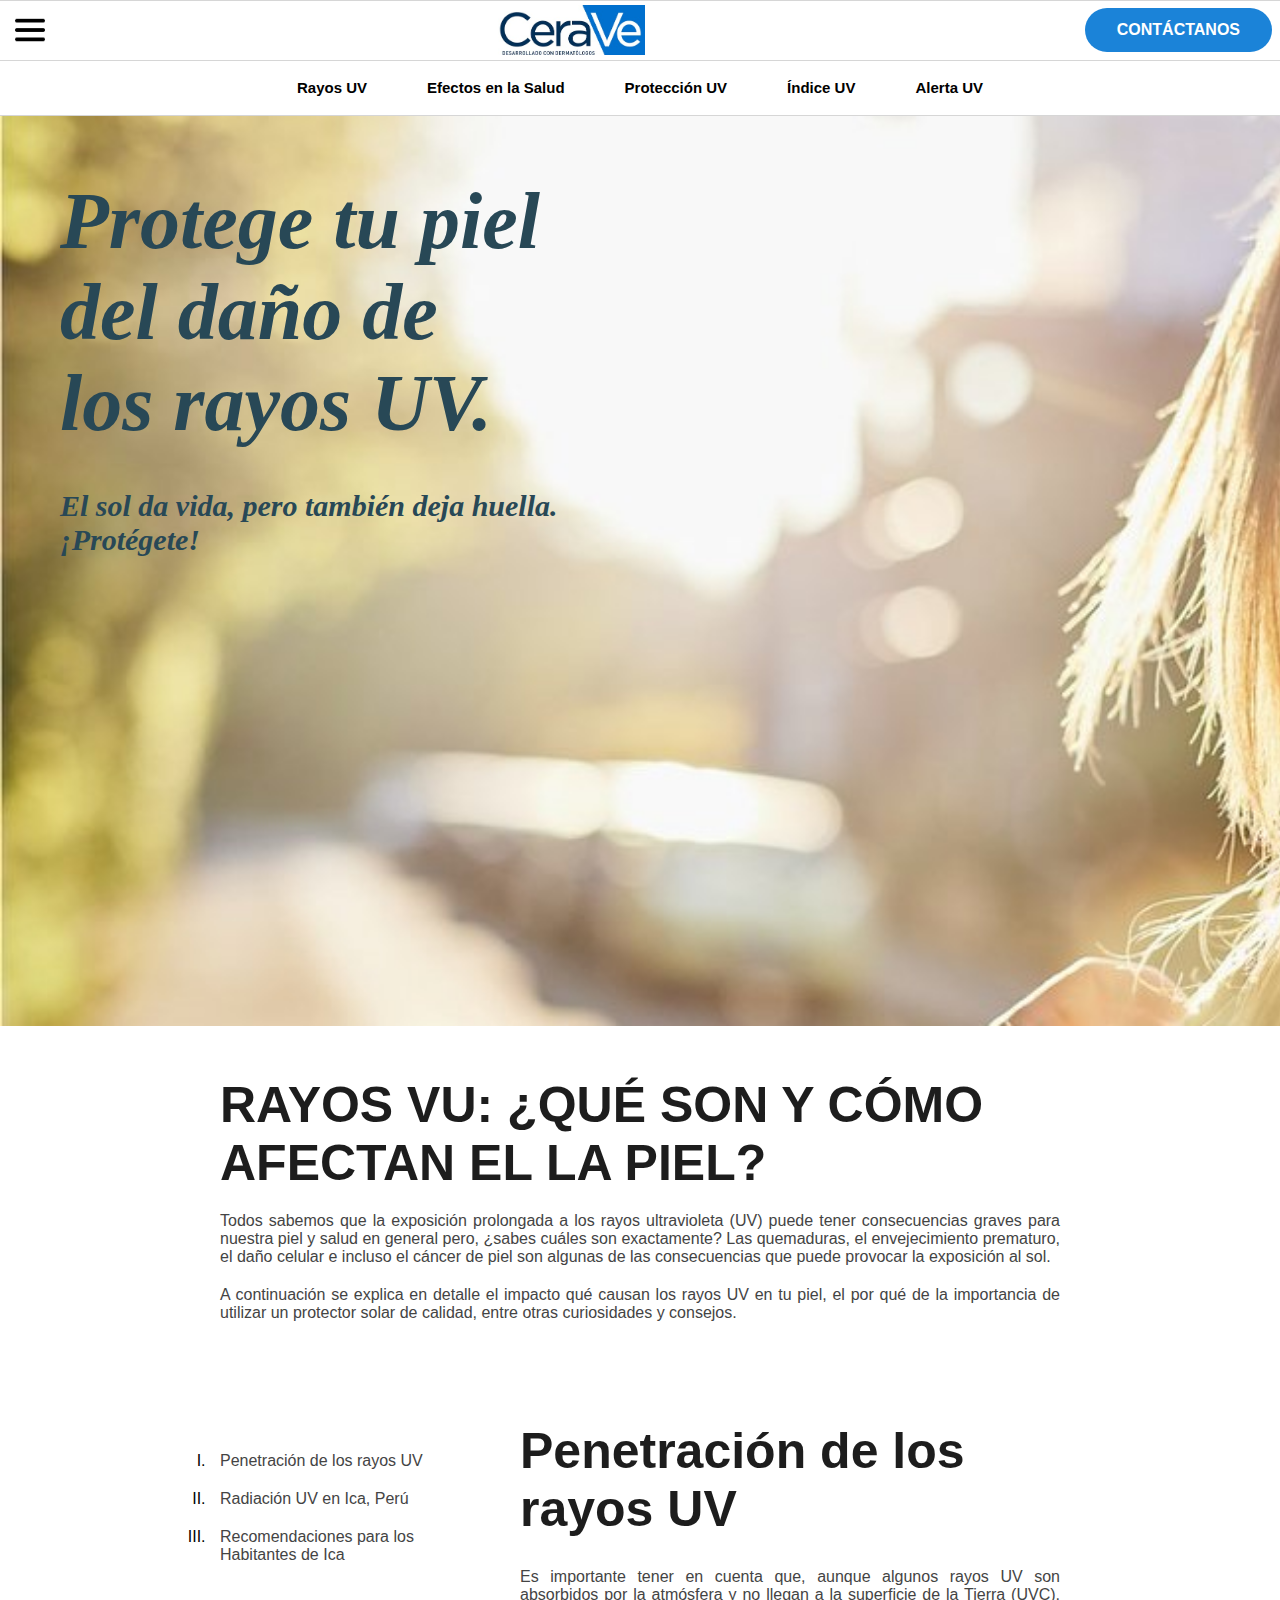
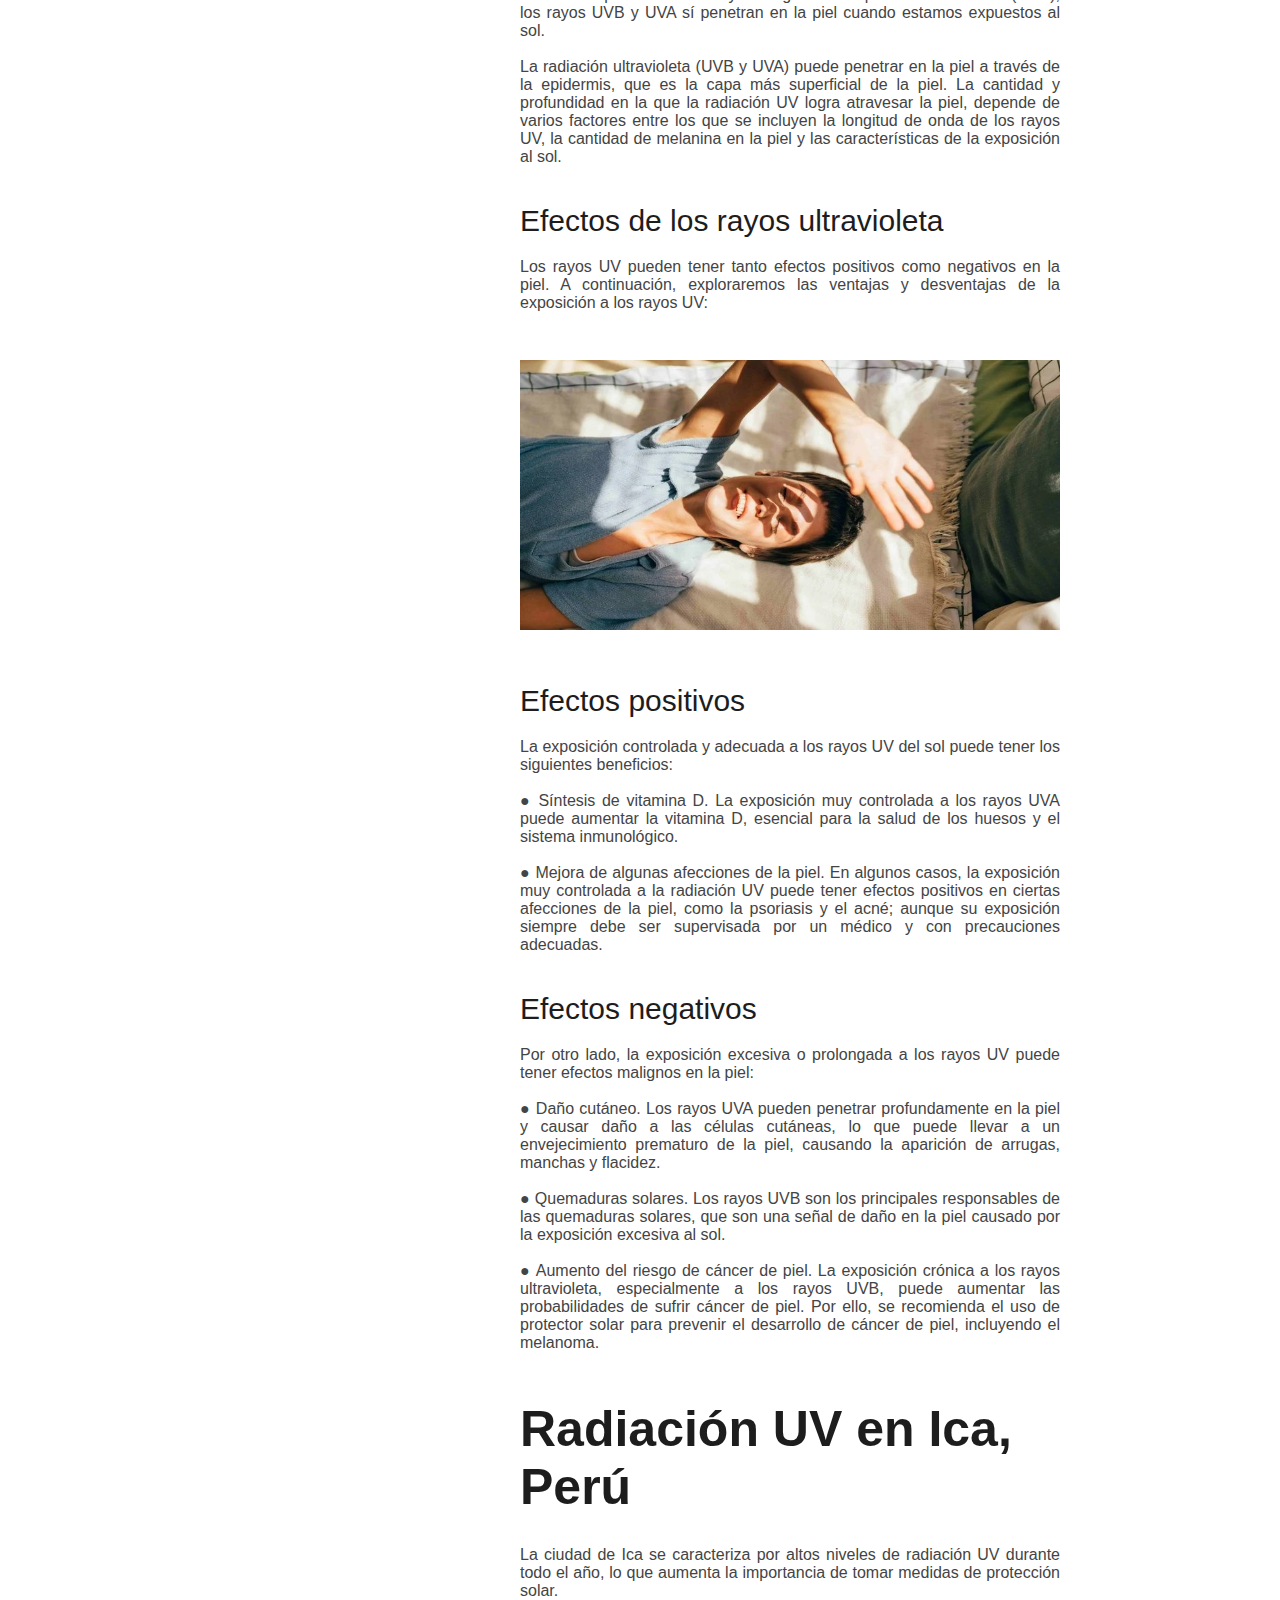
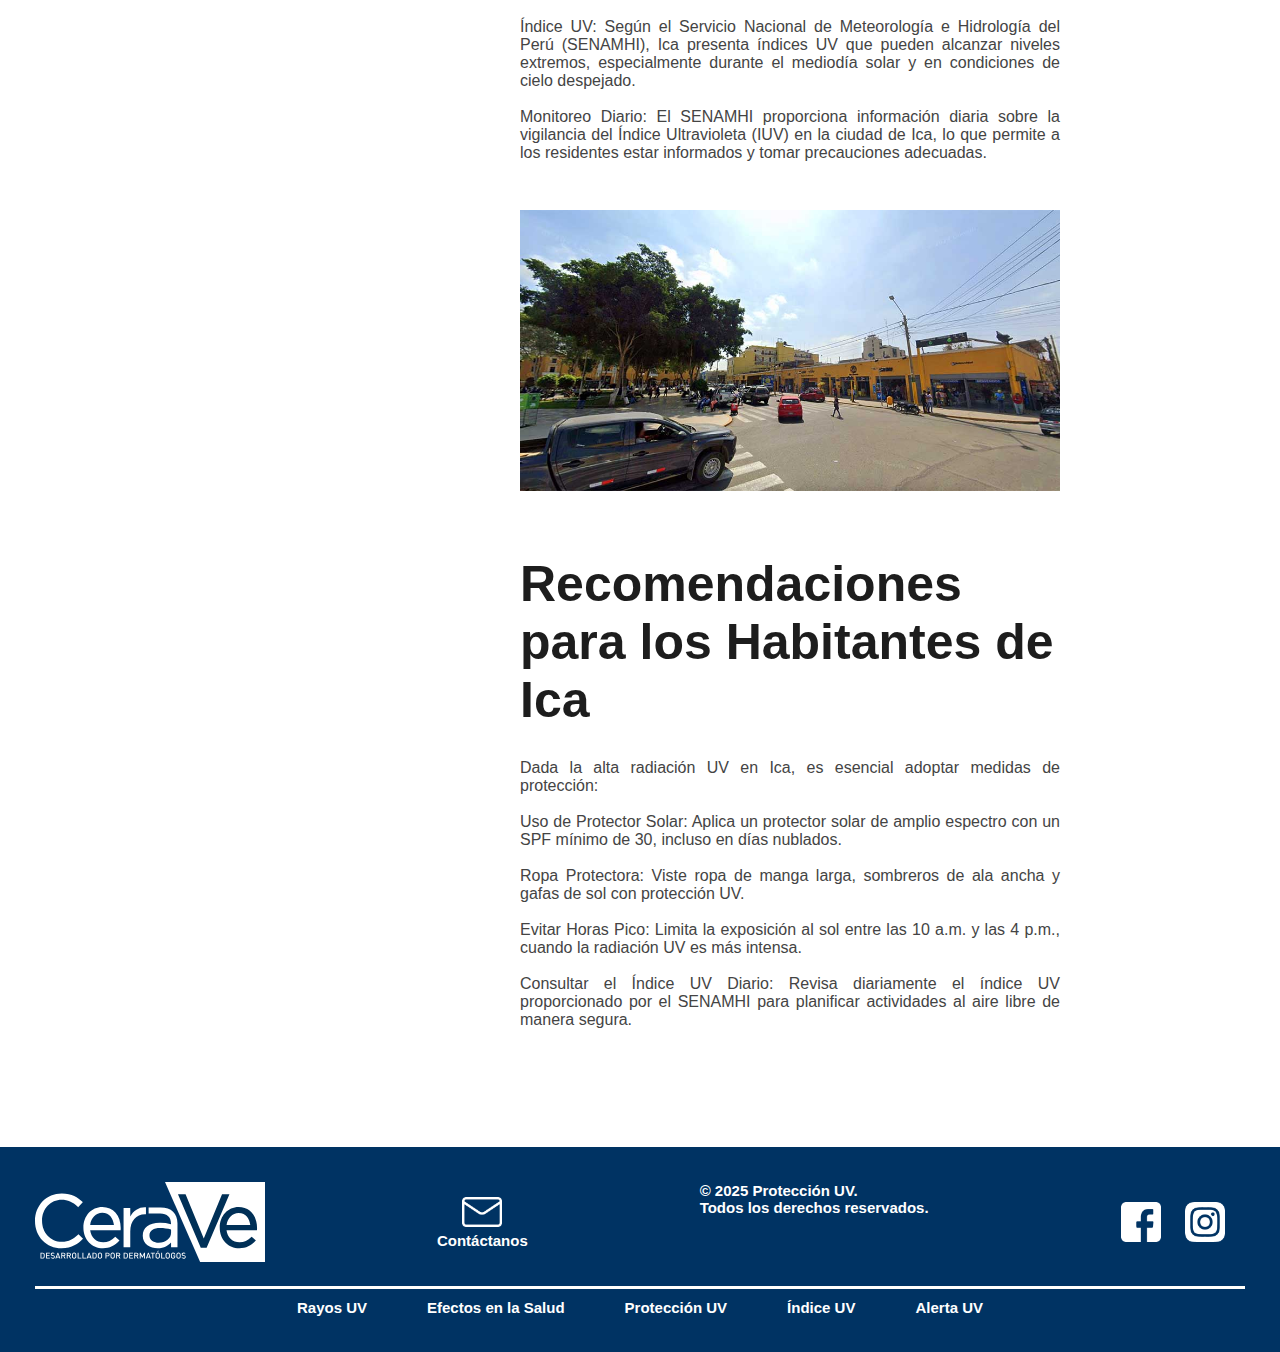
==== index.html @ 5e442324 "Add files via upload" ====
<!DOCTYPE html>
<html lang="en">
<head>
    <meta charset="UTF-8">
    <meta name="viewport" content="width=device-width, initial-scale=1.0">
    <title>CeraVe | Protecion UV</title>
    <link rel="stylesheet" href="index.css">
    <link rel="icon" type="imagen/png"    href="img/Latam_cerave_header_logo.png">
</head>
<body>


    <header>
        <a href="#" class="menu"><img src="img/menu.png" alt="menu"></a>
        <a href="index.html" class="logo"><img src="img/cerave.jpeg" alt="ceraVE"></a>
        <a href="SobreNosotros.html" class="button">CONTÁCTANOS</a>
    </header>

    <nav>
        <ul>
            <li><a href="#RayosUV">Rayos UV</a></li>
            <li><a href="salud.html">Efectos en la Salud</a></li>
            <li><a href="Protección.html">Protección UV</a></li>
            <li><a href="indice.html">Índice UV</a></li>
            <li><a href="AlertraUV.html">Alerta UV</a></li>
        </ul>
    </nav>
    
    <div class="navbar">
        <nav>
            <ul>
                <li><a href="#RayosUV">Rayos UV</a></li>
                <li><a href="salud.html">Efectos en la Salud</a></li>
                <li><a href="Protección.html">Protección UV</a></li>
                <li><a href="indice.html">Índice UV</a></li>
                <li><a href="AlertraUV.html">Alerta UV</a></li>
            </ul>
            
        </nav>
    </div>

    <script>
        let lastScroll = 0;
        window.addEventListener("scroll", function () {
            let navbar = document.querySelector(".navbar");
            let currentScroll = window.pageYOffset;

            if (currentScroll > 60) {                                   // Solo aparece después de bajar 60px //
                navbar.classList.add("show");
            } 
            else {
                navbar.classList.remove("show");
            }
        });
    </script>



    <section>
        <div class="tittle" id="portada">
            <h1>Protege tu piel <br>del daño de <br>los rayos UV.</h1>
            <h2>El sol da vida, pero también deja huella. <br>¡Protégete!</h2>
        </div>
    </section>
    <section>
        <div class="introduccion" id="RayosUV">
            <h1>RAYOS VU: ¿QUÉ SON Y CÓMO AFECTAN EL LA PIEL?</h1>
            <h2>Todos sabemos que la exposición prolongada a los rayos ultravioleta (UV) puede tener consecuencias graves para nuestra piel y salud en general pero, ¿sabes cuáles son exactamente? Las quemaduras, el envejecimiento prematuro, el daño celular e incluso el cáncer de piel son algunas de las consecuencias que puede provocar la exposición al sol.</h2>
            <h2>A continuación se explica en detalle el impacto qué causan los rayos UV en tu piel, el por qué de la importancia de utilizar un protector solar de calidad, entre otras curiosidades y consejos.</h2>
        </div>
    </section>
    
    <div class="contenido">
        <aside>
            <ul>
                <li><a href="#Efectos">Penetración de los rayos UV</a></li>
                <li><a href="#Radiacion">Radiación UV en Ica, Perú</a></li>
                <li><a href="#Recomendaciones">Recomendaciones para los Habitantes de Ica</a></li>
            </ul>
        </aside>
        <section>
            <div class="info" id="Efectos">
                <h1>Penetración de los rayos UV</h1>
                <h2>Es importante tener en cuenta que, aunque algunos rayos UV son absorbidos por la atmósfera y no llegan a la superficie de la Tierra (UVC), los rayos UVB y UVA sí penetran en la piel cuando estamos expuestos al sol.</h2><br>
                <h2>La radiación ultravioleta (UVB y UVA) <b>puede penetrar en la piel a través de la epidermis,</b> que es la capa más superficial de la piel. La cantidad y profundidad en la que la radiación UV logra atravesar la piel, depende de varios factores entre los que se incluyen la longitud de onda de los rayos UV, la cantidad de <b>melanina en la piel</b> y las características de la <b>exposición al sol.</b></h2><br>
                <h3>Efectos de los rayos ultravioleta <br></h3>
                <h2> Los rayos UV pueden tener tanto efectos positivos como negativos en la piel. A continuación, exploraremos las ventajas y desventajas de la exposición a los rayos UV:</h2><br>    
                <img src="img/efectos.jpeg" alt="foto">
                <h3>Efectos positivos <br></h3>
                <h2> La exposición controlada y adecuada a los rayos UV del sol puede tener los siguientes beneficios:</h2><br>
                <h2>● Síntesis de vitamina D. La exposición muy controlada a los rayos UVA puede aumentar la vitamina D, esencial para la salud de los huesos y el sistema inmunológico.</h2><br>
                <h2>● Mejora de algunas afecciones de la piel. En algunos casos, la exposición muy controlada a la radiación UV puede tener efectos positivos en ciertas afecciones de la piel, como la psoriasis y el acné; aunque su exposición siempre debe ser supervisada por un médico y con precauciones adecuadas.</h2> <br>
                <h3>Efectos negativos  <br></h3>
                <h2>Por otro lado, la exposición excesiva o prolongada a los rayos UV puede tener efectos malignos en la piel:</h2><br>
                <h2>● Daño cutáneo. Los rayos UVA pueden penetrar profundamente en la piel y causar daño a las células cutáneas, lo que puede llevar a un envejecimiento prematuro de la piel, causando la aparición de arrugas, manchas y flacidez.</h2><br>
                <h2>● Quemaduras solares. Los rayos UVB son los principales responsables de las quemaduras solares, que son una señal de daño en la piel causado por la exposición excesiva al sol.</h2><br> 
                <h2>● Aumento del riesgo de cáncer de piel. La exposición crónica a los rayos ultravioleta, especialmente a los rayos UVB, puede aumentar las probabilidades de sufrir cáncer de piel. Por ello, se recomienda el uso de protector solar para prevenir el desarrollo de cáncer de piel, incluyendo el melanoma.</h2><br>  
            </div>

            <div class="info" id="Radiacion">
                <h1>Radiación UV en Ica, Perú</h1>
                <h2>La ciudad de Ica se caracteriza por altos niveles de radiación UV durante todo el año, lo que aumenta la importancia de tomar medidas de protección solar.</h2><br>
                <h2>Índice UV: Según el Servicio Nacional de Meteorología e Hidrología del Perú (SENAMHI), Ica presenta índices UV que pueden alcanzar niveles extremos, especialmente durante el mediodía solar y en condiciones de cielo despejado. </h2><br>
                <h2>Monitoreo Diario: El SENAMHI proporciona información diaria sobre la vigilancia del Índice Ultravioleta (IUV) en la ciudad de Ica, lo que permite a los residentes estar informados y tomar precauciones adecuadas. </h2><br>
                <img src="img/lalupa.pe-alertan-que-ica-podria-registrar-37-de-calor-este-verano-2024-por-primera-vez-en-su-historia-1.jpg" alt="ICA-PERU">
            </div>

            <div class="info" id="Recomendaciones">
                <h1>Recomendaciones para los Habitantes de Ica</h1>
                <h2>Dada la alta radiación UV en Ica, es esencial adoptar medidas de protección:</h2><br>
                <h2>Uso de Protector Solar: Aplica un protector solar de amplio espectro con un SPF mínimo de 30, incluso en días nublados.</h2><br>
                <h2>Ropa Protectora: Viste ropa de manga larga, sombreros de ala ancha y gafas de sol con protección UV.</h2><br>
                <h2>Evitar Horas Pico: Limita la exposición al sol entre las 10 a.m. y las 4 p.m., cuando la radiación UV es más intensa.</h2><br>
                <h2>Consultar el Índice UV Diario: Revisa diariamente el índice UV proporcionado por el SENAMHI para planificar actividades al aire libre de manera segura.</h2><br>    
            </div>
        </section>
    </div>

    
    <footer>
        <div class="footer">
            <div class="logo-footer">
                <a href="#index.html"><img src="img/cerave_footer_logo1.svg" alt="ceraVE"></a>
            </div>
            <div class="contactanos">
                <a href="SobreNosotros.html"><img src="img/email (1).png" alt="">Contáctanos</a>
            </div>
            <h6>© 2025 Protección UV. <br>Todos los derechos reservados.</h6>
            <div class="links">
                <a href="https://www.facebook.com/CeravePeru?u=" target="_blank"><img src="img/facebook (1).png" alt=""></a>
                <a href="https://www.instagram.com/ceraveperu/?hl=es" target="_blank"><img src="img/instagram (1).png" alt=""></a>
            </div>
        </div>
        <div class="nav-footer">
            <ul>
                <li><a href="#RayosUV">Rayos UV</a></li>
                <li><a href="salud.html">Efectos en la Salud</a></li>
                <li><a href="Protección.html">Protección UV</a></li>
                <li><a href="indice.html">Índice UV</a></li>
                <li><a href="AlertraUV.html">Alerta UV</a></li>
            </ul>
        </div>

    </footer>
</body>
</html>
---- index.css ----
*{
    font-family: Verdana, Geneva, Tahoma, sans-serif;
    margin: 0;
    padding: 0;
}
html{
    scroll-behavior: smooth;
}

header{
    height: 60px;
    justify-content: space-between;
    display: flex;
    width: 100%;
    border-bottom: solid 1px #d6d6d6;
    font-family: Arial, sans-serif;
}   

header img{
    padding: 5px;
}

.menu img{
    width: 30px;
    border-radius: 10px;
    margin: 10px;
}

.logo img{
    height: 50px;
    padding: 5px;
}

.button{
    background-color: #1b83d8;
    border: none;
    color: #ffffff;
    padding: 13px 32px;
    text-align: center;
    text-decoration: none;
    display: inline-block;
    font-size: 16px;
    border-radius: 40px;
    margin: 8px;
    font-weight: 700;
    font-family: 'Franklin Gothic Mediuxm', 'Arial Narrow', Arial, sans-serif;
}

nav{
    border-bottom: solid 1px #d6d6d6;
    height: 54px;
}

nav ul{
    display: flex;
    list-style: none;
    justify-content: center;
    padding: 18px;
}


nav a{
    font-size: 15px;
    text-decoration: none;
    color: #000000;
    font-weight: 700;
    padding: 20px 30px;
}

nav li:hover{
    padding-bottom: 13px;
    border-bottom: 5px solid #0072cd;
}

.navbar {
    position: fixed;
    top: -54px; /* Oculto inicialmente */
    width: 100%;
    height: 54px;
    background-color: #ffffff;
    z-index: 10000;
}

.show {
    top: 0;
}

/* portada portada portada portada */

.tittle{
    background-image: url(img/122033347_gettyimages-1286497194.jpg);
    background-size: cover;
    padding-top: 10px;
    padding-left: 60px;
    color: #284856;
    font-style: italic;
    height: 100vh;
}

.tittle h1{
    font-size: 80px;
    margin-bottom: 40px;
    margin-top: 50px;
    font-family: Georgia, 'Times New Roman', Times, serif;
}

.tittle h2{
    font-size: 30px;
    margin-bottom: 70px;
    font-family: Georgia, 'Times New Roman', Times, serif;
}



/* contenido contenido contenido contenido*/

.introduccion{
    padding: 220px;
    padding-top: 50px;
    padding-bottom: 50px;
    scroll-margin-top: 5ex;
    
}

.introduccion h1{
    font-size: 50px;
    color: #1D1D1D;    
}

.introduccion h2{
    font-size: 16px;
    font-weight: 100;
    margin-top: 20px;
    text-align: justify;
    color: #444444;  
}

.contenido{
    display: flex;
    padding: 200px;
    padding-top: 20px;
    padding-bottom: 100px;
}

aside{
    padding: 50px;
    padding-left: 10px;
}

aside ul{
    list-style-type: upper-roman;
    margin: 0;
    padding: 0;
    width: 260px;

}

aside a{
    display: block;
    padding: 10px;
    text-decoration: none;
    color: #444444;
}

aside a:hover{
    color: #0090ce;
    font-weight: 600;
}

.info{
    padding-right: 20px;
    scroll-margin-top: 5ex;
}


.info h1{
    font-size: 50px;
    padding-bottom: 30px;
    padding-top: 30px;
    color: #1d1d1d;
}

.info h2{
    font-size: 16px;
    font-weight: 100;
    text-align: justify;
    color: #444444;
}

.info h3{
    font-size: 30px;
    font-weight: 100;
    margin-top: 20px;
    margin-bottom: 20px;
    color: #1d1d1d;
}

.info img{
    width: 100%;
    margin-top: 30px;
    margin-bottom: 30px;
}

/* footer footer footer footer footer footer footer footer */

footer{
    height: 100%;
    background-color: #003363;
    padding: 35px;

}

.footer{
    display: flex;
    justify-content: space-between;
    border-bottom: solid 3px #fffffc;
    padding-bottom: 20px;
}

.logo-footer img{
    height: 80px;
}

.contactanos{
    display: flex;
}

.contactanos img{
    height: 40px;
    display: block;
    padding: 25px;
    padding-bottom: 0;
    padding-top: 10px;
}

.links img{
    height: 40px;
    margin: 10px;
    padding-bottom: 0px;
}

.footer h6{
    color: #ffffff;
    font-size: 15px;
    height: 0px;
}

.footer a{
    text-align: center;
    color: #ffffff;
    font-size: 15px;
    font-weight: 700;
    text-decoration: none;
}

.nav-footer ul{
    display: flex;
    justify-content: center;
    justify-items: center;
    list-style-type: none;
    padding-top: 10px;

}

.nav-footer a{
    padding: 20px 30px;
    color: #ffffff;
    text-decoration: none;
    font-weight: 700;
    font-size: 15px;
}

.nav-footer a:hover{
    padding-bottom: 13px;
    border-bottom: 5px solid #ffffff;
}

.links{
    padding: 10px;
}
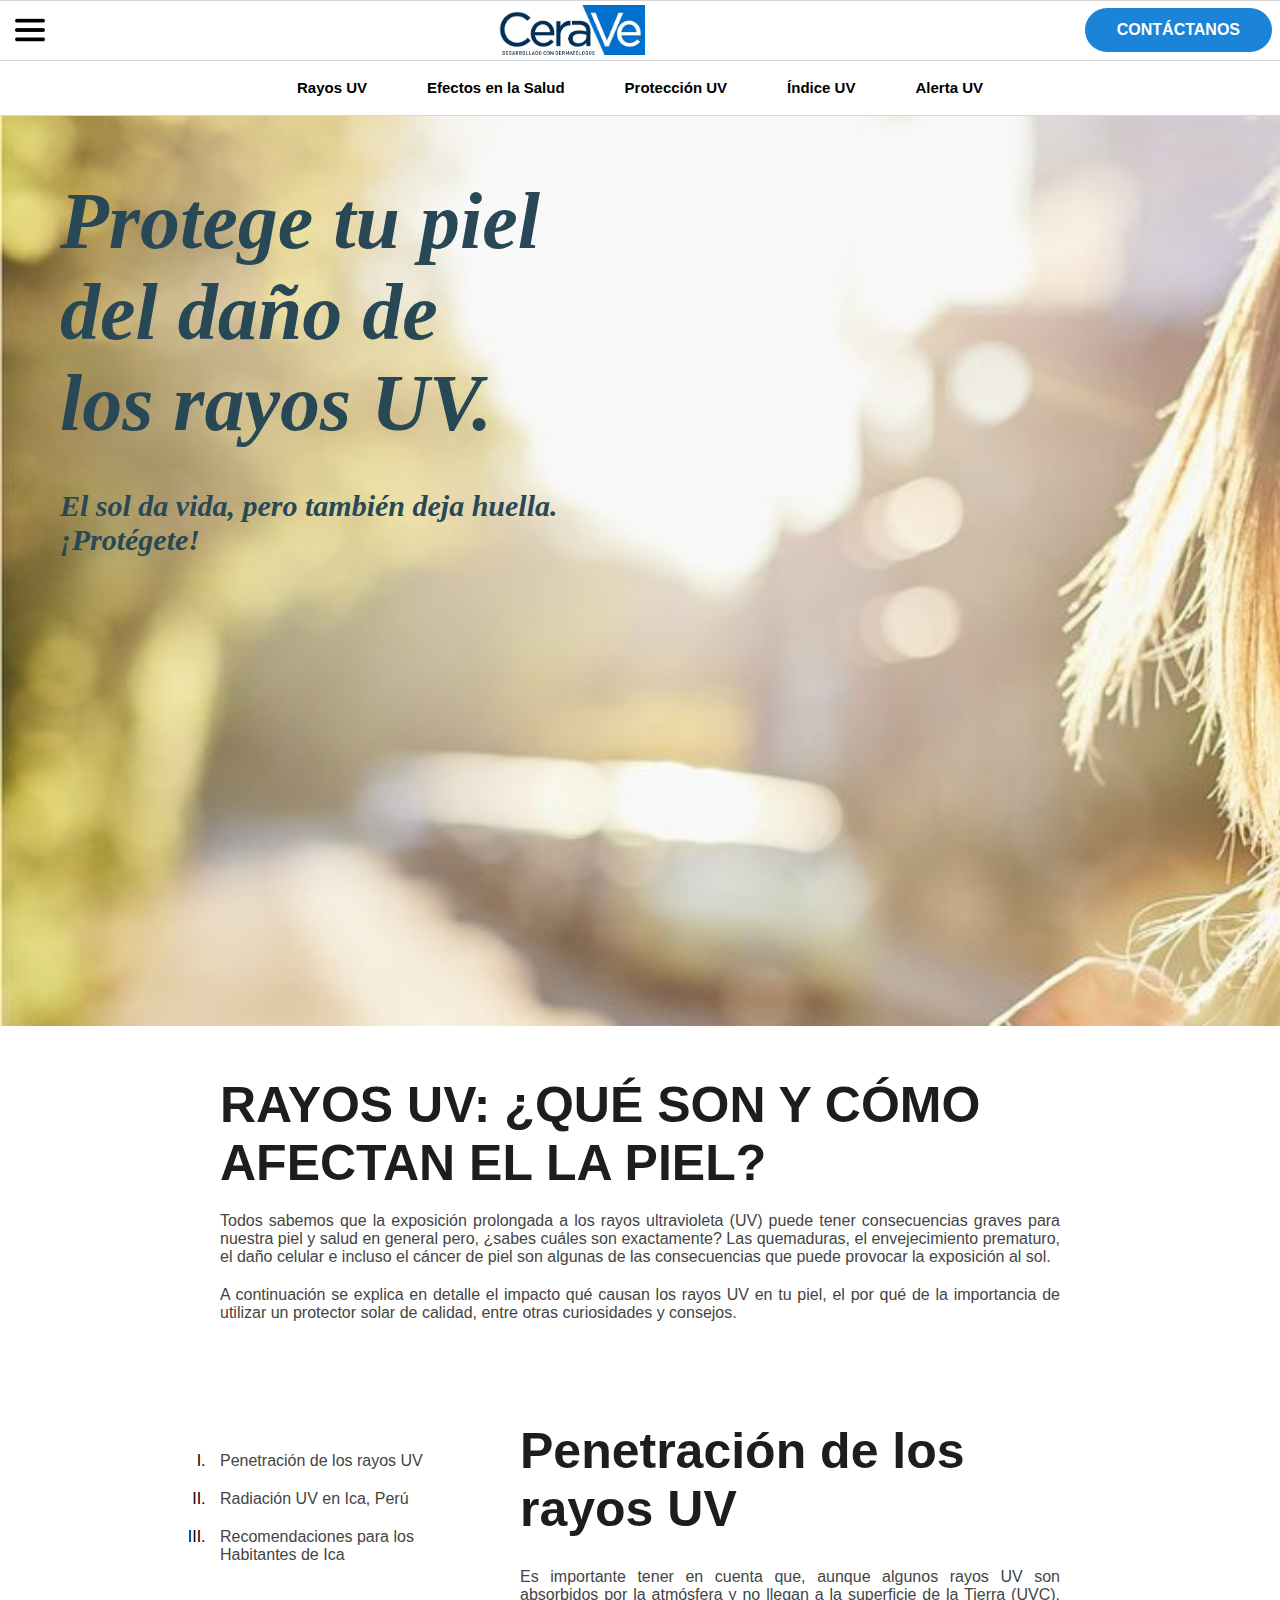
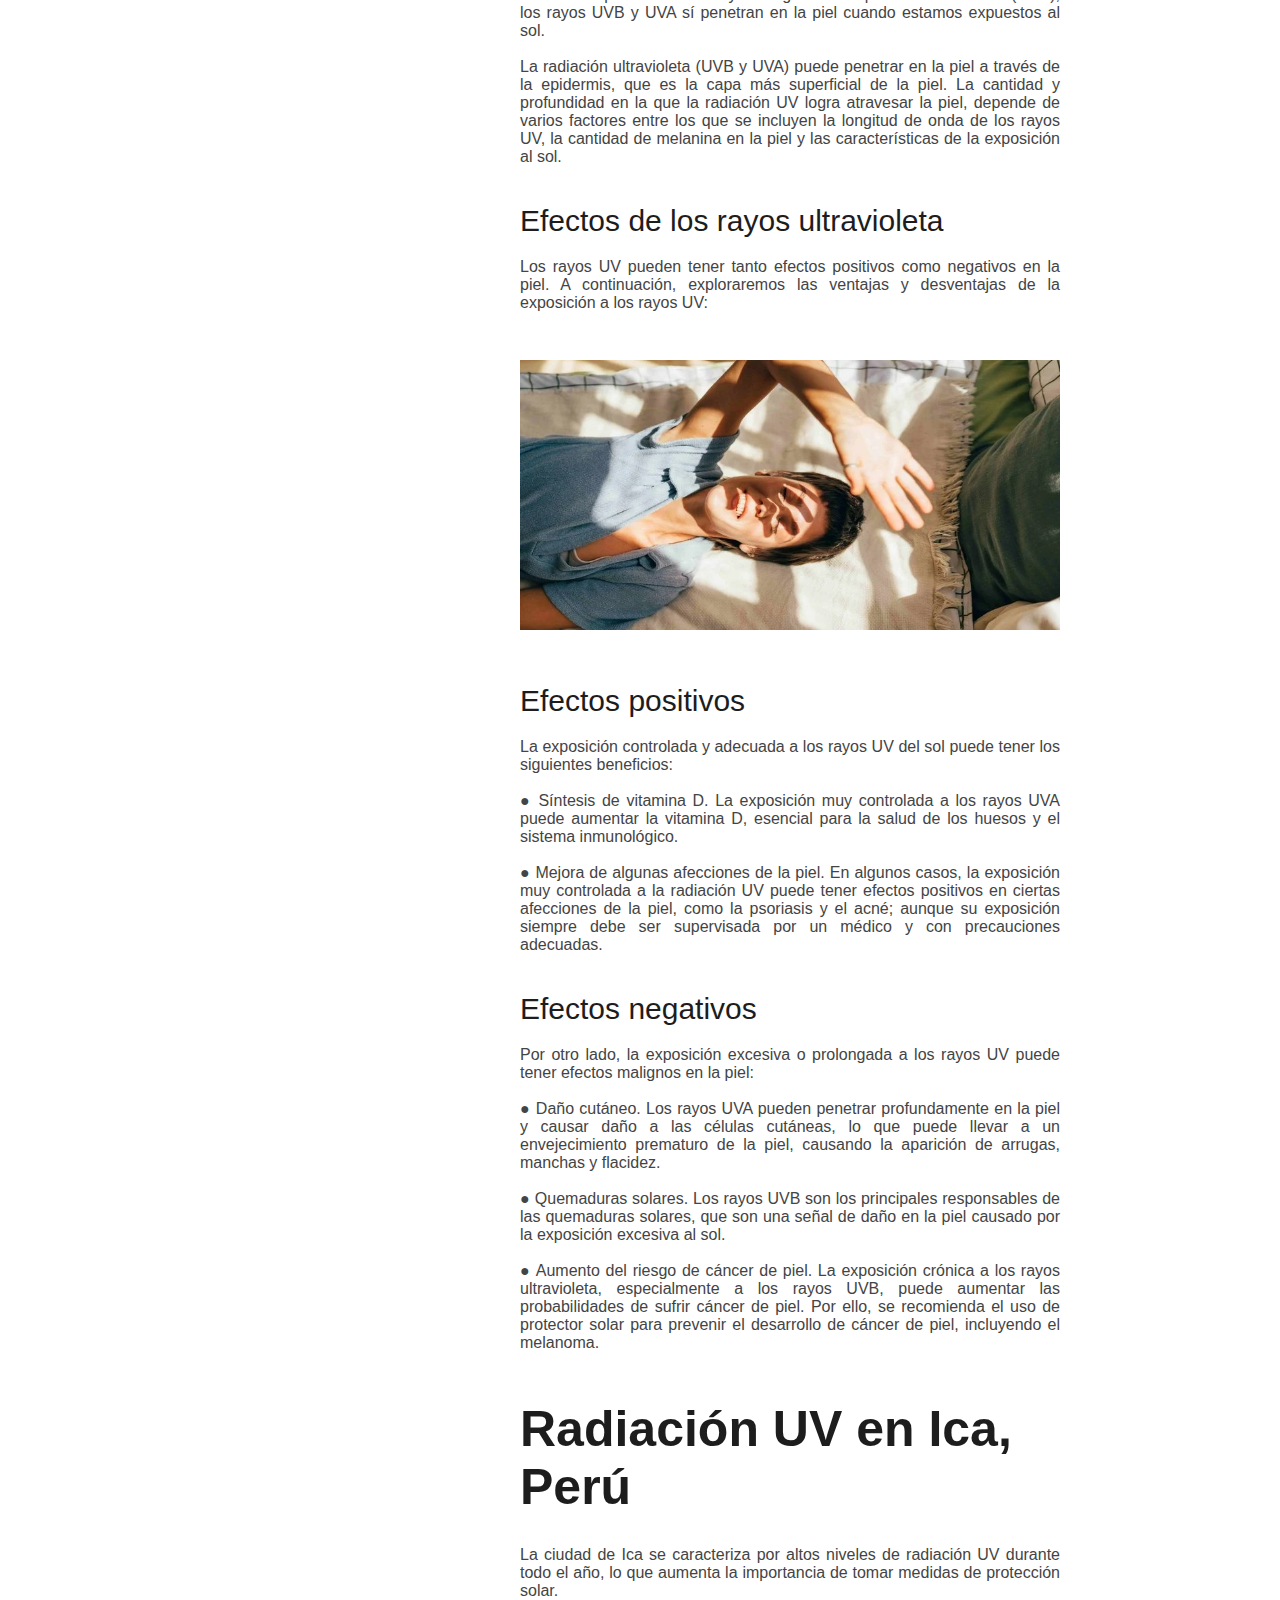
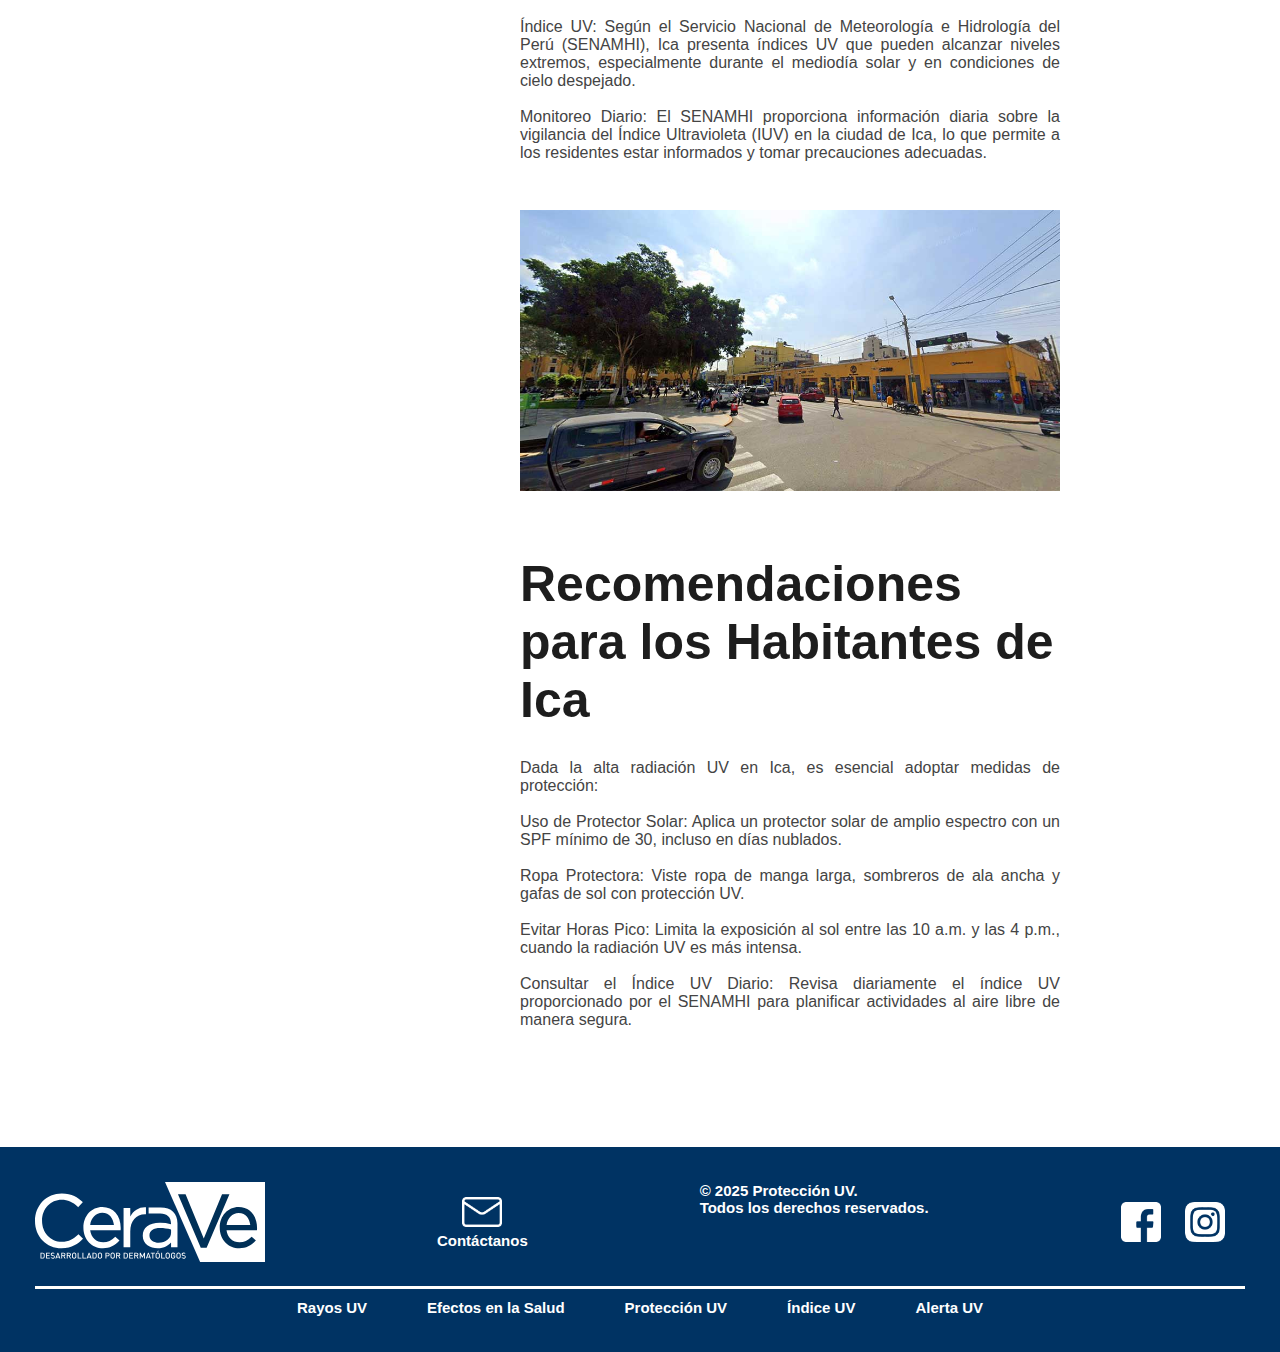
==== commit 20ee489c: "Update index.html" ====
--- a/index.html
+++ b/index.html
@@ -64,7 +64,7 @@
     </section>
     <section>
         <div class="introduccion" id="RayosUV">
-            <h1>RAYOS VU: ¿QUÉ SON Y CÓMO AFECTAN EL LA PIEL?</h1>
+            <h1>RAYOS UV: ¿QUÉ SON Y CÓMO AFECTAN EL LA PIEL?</h1>
             <h2>Todos sabemos que la exposición prolongada a los rayos ultravioleta (UV) puede tener consecuencias graves para nuestra piel y salud en general pero, ¿sabes cuáles son exactamente? Las quemaduras, el envejecimiento prematuro, el daño celular e incluso el cáncer de piel son algunas de las consecuencias que puede provocar la exposición al sol.</h2>
             <h2>A continuación se explica en detalle el impacto qué causan los rayos UV en tu piel, el por qué de la importancia de utilizar un protector solar de calidad, entre otras curiosidades y consejos.</h2>
         </div>
@@ -143,4 +143,4 @@
 
     </footer>
 </body>
-</html>+</html>
